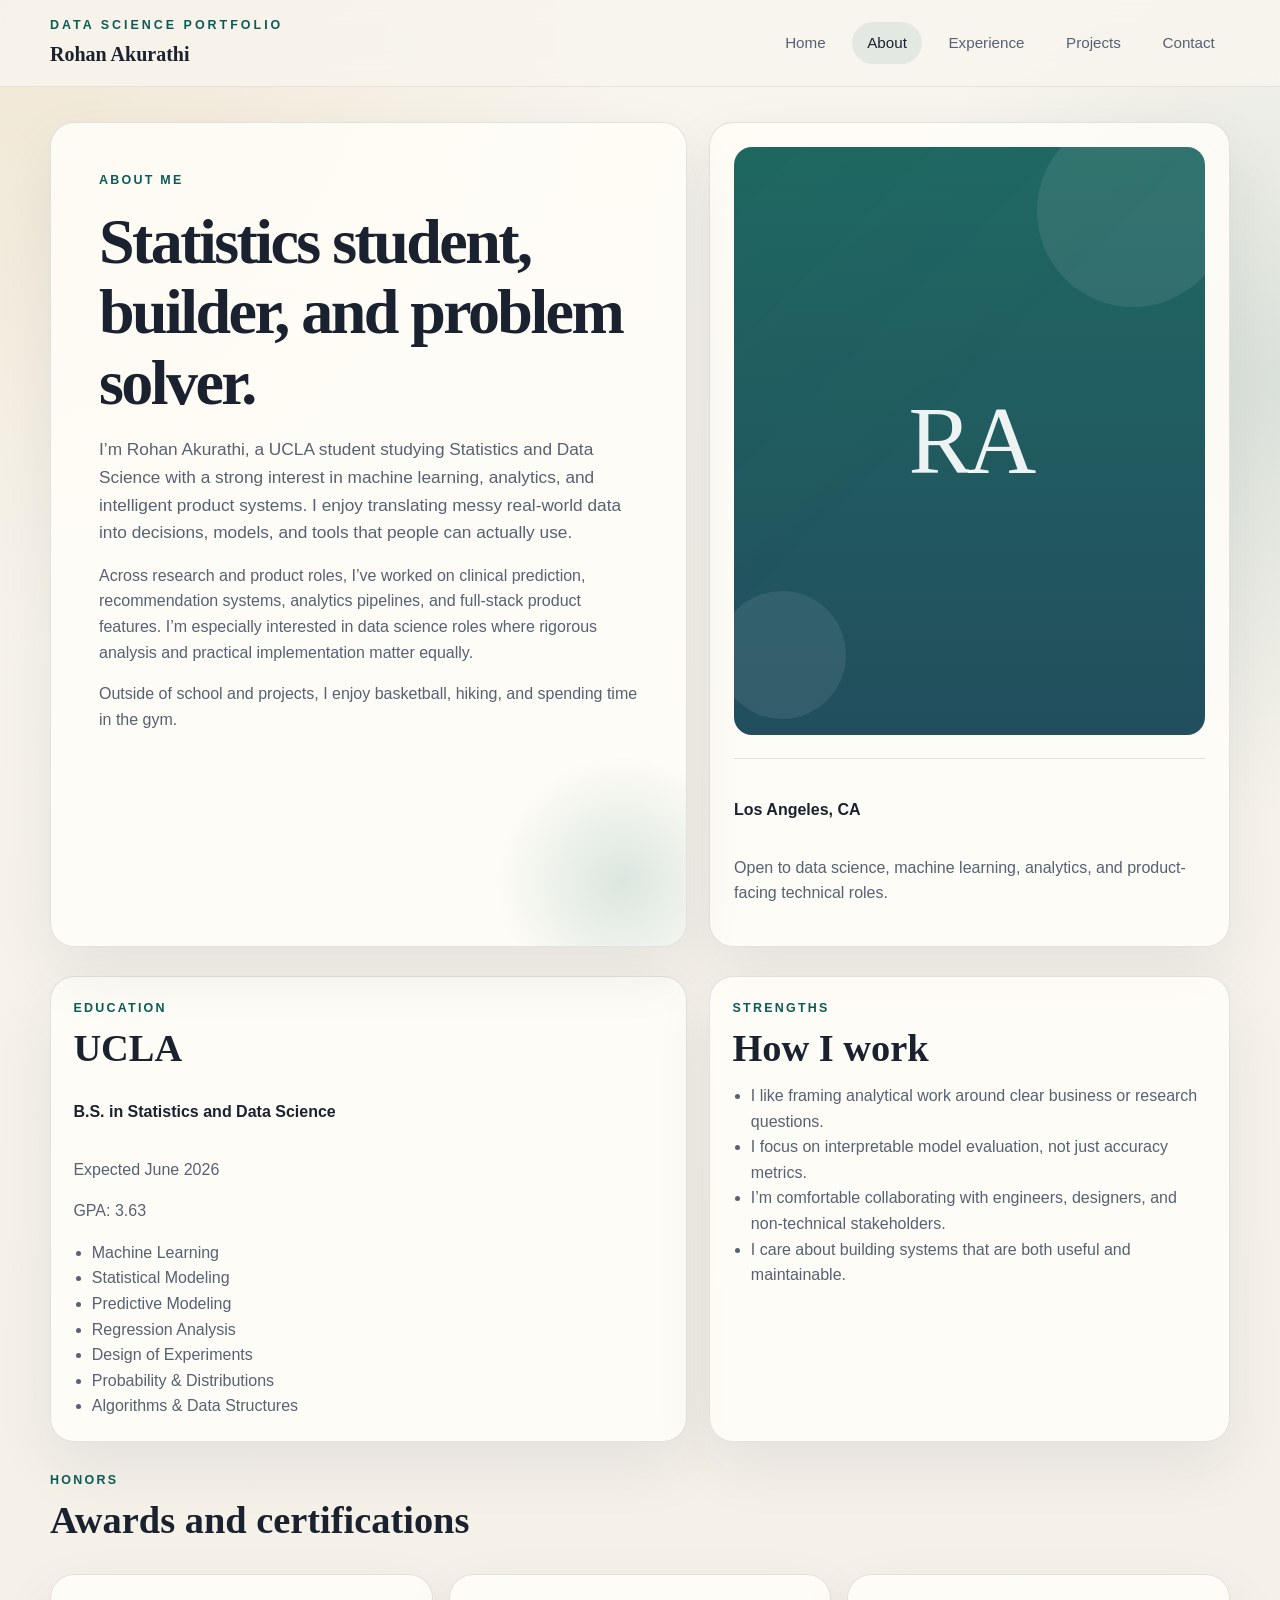
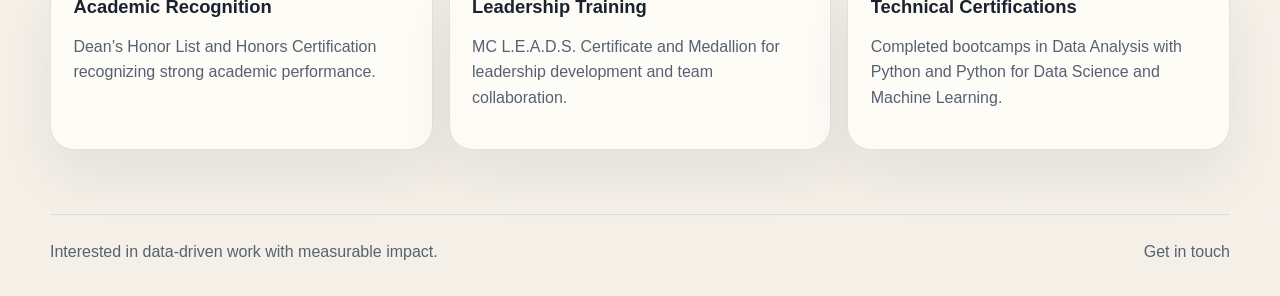
==== about.html @ 8f42e136 "Create multi-page data science portfolio website" ====
<!DOCTYPE html>
<html lang="en">
  <head>
    <meta charset="UTF-8" />
    <meta name="viewport" content="width=device-width, initial-scale=1.0" />
    <title>About | Rohan Akurathi</title>
    <link rel="stylesheet" href="styles.css" />
  </head>
  <body>
    <div class="site-shell">
      <header class="site-header">
        <div class="nav-wrap">
          <a class="brand" href="index.html">
            <span class="brand-mark">Data Science Portfolio</span>
            <span class="brand-name">Rohan Akurathi</span>
          </a>
          <nav class="nav-links" aria-label="Primary">
            <a href="index.html">Home</a>
            <a class="active" href="about.html">About</a>
            <a href="experience.html">Experience</a>
            <a href="projects.html">Projects</a>
            <a href="contact.html">Contact</a>
          </nav>
        </div>
      </header>

      <main class="content-wrap">
        <section class="split">
          <div class="panel hero-copy">
            <div class="section-kicker">About Me</div>
            <h1>Statistics student, builder, and problem solver.</h1>
            <p class="lead">
              I’m Rohan Akurathi, a UCLA student studying Statistics and Data Science with a strong interest in machine learning,
              analytics, and intelligent product systems. I enjoy translating messy real-world data into decisions, models, and tools
              that people can actually use.
            </p>
            <p>
              Across research and product roles, I’ve worked on clinical prediction, recommendation systems, analytics pipelines, and
              full-stack product features. I’m especially interested in data science roles where rigorous analysis and practical
              implementation matter equally.
            </p>
            <p>
              Outside of school and projects, I enjoy basketball, hiking, and spending time in the gym.
            </p>
          </div>

          <div class="portrait-card">
            <div class="portrait" aria-hidden="true">
              <div class="portrait-initials">RA</div>
            </div>
            <div class="divider"></div>
            <p class="highlight-line">Los Angeles, CA</p>
            <p>Open to data science, machine learning, analytics, and product-facing technical roles.</p>
          </div>
        </section>

        <section class="section split">
          <div class="card">
            <div class="section-kicker">Education</div>
            <h2>UCLA</h2>
            <p class="highlight-line">B.S. in Statistics and Data Science</p>
            <p>Expected June 2026</p>
            <p>GPA: 3.63</p>
            <ul>
              <li>Machine Learning</li>
              <li>Statistical Modeling</li>
              <li>Predictive Modeling</li>
              <li>Regression Analysis</li>
              <li>Design of Experiments</li>
              <li>Probability &amp; Distributions</li>
              <li>Algorithms &amp; Data Structures</li>
            </ul>
          </div>

          <div class="card">
            <div class="section-kicker">Strengths</div>
            <h2>How I work</h2>
            <ul>
              <li>I like framing analytical work around clear business or research questions.</li>
              <li>I focus on interpretable model evaluation, not just accuracy metrics.</li>
              <li>I’m comfortable collaborating with engineers, designers, and non-technical stakeholders.</li>
              <li>I care about building systems that are both useful and maintainable.</li>
            </ul>
          </div>
        </section>

        <section class="section">
          <div class="section-header">
            <div>
              <div class="section-kicker">Honors</div>
              <h2>Awards and certifications</h2>
            </div>
          </div>
          <div class="card-grid">
            <article class="card">
              <h3>Academic Recognition</h3>
              <p>Dean’s Honor List and Honors Certification recognizing strong academic performance.</p>
            </article>
            <article class="card">
              <h3>Leadership Training</h3>
              <p>MC L.E.A.D.S. Certificate and Medallion for leadership development and team collaboration.</p>
            </article>
            <article class="card">
              <h3>Technical Certifications</h3>
              <p>Completed bootcamps in Data Analysis with Python and Python for Data Science and Machine Learning.</p>
            </article>
          </div>
        </section>
      </main>

      <footer class="footer-wrap">
        <div class="footer-card">
          <span>Interested in data-driven work with measurable impact.</span>
          <a href="contact.html">Get in touch</a>
        </div>
      </footer>
    </div>
  </body>
</html>
---- styles.css ----
:root {
  --bg: #f4f0e8;
  --paper: #fffdf8;
  --paper-strong: #f7f2e8;
  --ink: #1a2230;
  --muted: #566173;
  --line: rgba(26, 34, 48, 0.12);
  --accent: #0c5c56;
  --accent-soft: #d8ece8;
  --accent-deep: #0f3f4f;
  --gold: #d0a85c;
  --shadow: 0 24px 60px rgba(26, 34, 48, 0.08);
  --radius: 24px;
  --radius-sm: 16px;
  --max: 1180px;
}

* {
  box-sizing: border-box;
}

html {
  scroll-behavior: smooth;
}

body {
  margin: 0;
  font-family: "Avenir Next", Avenir, "Segoe UI", sans-serif;
  color: var(--ink);
  background:
    radial-gradient(circle at top left, rgba(208, 168, 92, 0.18), transparent 28%),
    radial-gradient(circle at right 20%, rgba(12, 92, 86, 0.12), transparent 22%),
    linear-gradient(180deg, #f8f5ee 0%, var(--bg) 100%);
  line-height: 1.6;
}

a {
  color: inherit;
  text-decoration: none;
}

img {
  max-width: 100%;
  display: block;
}

.site-shell {
  min-height: 100vh;
}

.site-header {
  position: sticky;
  top: 0;
  z-index: 20;
  backdrop-filter: blur(14px);
  background: rgba(248, 245, 238, 0.82);
  border-bottom: 1px solid rgba(26, 34, 48, 0.08);
}

.nav-wrap,
.content-wrap,
.footer-wrap {
  width: min(calc(100% - 2rem), var(--max));
  margin: 0 auto;
}

.nav-wrap {
  display: flex;
  align-items: center;
  justify-content: space-between;
  gap: 1.5rem;
  padding: 1rem 0;
}

.brand {
  display: flex;
  flex-direction: column;
  gap: 0.1rem;
}

.brand-mark {
  font-size: 0.78rem;
  letter-spacing: 0.24em;
  text-transform: uppercase;
  color: var(--accent);
  font-weight: 700;
}

.brand-name {
  font-family: Georgia, "Times New Roman", serif;
  font-size: 1.25rem;
  font-weight: 700;
}

.nav-links {
  display: flex;
  flex-wrap: wrap;
  justify-content: flex-end;
  gap: 0.7rem;
}

.nav-links a {
  padding: 0.55rem 0.95rem;
  border-radius: 999px;
  font-size: 0.95rem;
  color: var(--muted);
  transition: 160ms ease;
}

.nav-links a:hover,
.nav-links a.active {
  color: var(--ink);
  background: rgba(12, 92, 86, 0.08);
}

.content-wrap {
  padding: 2.2rem 0 4rem;
}

.hero {
  display: grid;
  grid-template-columns: 1.5fr 1fr;
  gap: 1.5rem;
  align-items: stretch;
}

.panel,
.card,
.timeline-item,
.contact-panel,
.resume-frame,
.project-card,
.skill-cloud,
.portrait-card {
  background: rgba(255, 253, 248, 0.88);
  border: 1px solid var(--line);
  border-radius: var(--radius);
  box-shadow: var(--shadow);
}

.hero-copy {
  padding: 3rem;
  position: relative;
  overflow: hidden;
}

.hero-copy::after {
  content: "";
  position: absolute;
  inset: auto -4rem -4rem auto;
  width: 16rem;
  height: 16rem;
  border-radius: 50%;
  background: radial-gradient(circle, rgba(12, 92, 86, 0.14), transparent 70%);
}

.eyebrow {
  display: inline-flex;
  align-items: center;
  gap: 0.5rem;
  padding: 0.35rem 0.75rem;
  border-radius: 999px;
  font-size: 0.75rem;
  font-weight: 700;
  letter-spacing: 0.16em;
  text-transform: uppercase;
  background: var(--accent-soft);
  color: var(--accent-deep);
}

h1,
h2,
h3 {
  line-height: 1.1;
  margin: 0;
}

h1 {
  margin-top: 1rem;
  font-family: Georgia, "Times New Roman", serif;
  font-size: clamp(2.8rem, 5vw, 4.8rem);
  letter-spacing: -0.04em;
}

h2 {
  font-family: Georgia, "Times New Roman", serif;
  font-size: clamp(1.8rem, 3vw, 2.6rem);
  margin-bottom: 0.85rem;
}

h3 {
  font-size: 1.15rem;
}

.lead {
  font-size: 1.08rem;
  color: var(--muted);
  max-width: 62ch;
  margin: 1.15rem 0 0;
}

.cta-row,
.inline-links {
  display: flex;
  flex-wrap: wrap;
  gap: 0.85rem;
  margin-top: 1.6rem;
}

.button,
.text-link {
  display: inline-flex;
  align-items: center;
  justify-content: center;
  gap: 0.45rem;
  border-radius: 999px;
  padding: 0.85rem 1.2rem;
  font-weight: 600;
  transition: 160ms ease;
}

.button.primary {
  color: white;
  background: linear-gradient(135deg, var(--accent) 0%, var(--accent-deep) 100%);
}

.button.secondary {
  border: 1px solid var(--line);
  background: rgba(255, 255, 255, 0.7);
}

.button:hover,
.text-link:hover {
  transform: translateY(-1px);
}

.hero-side {
  display: grid;
  gap: 1.2rem;
}

.portrait-card {
  padding: 1.5rem;
}

.portrait {
  aspect-ratio: 4 / 5;
  border-radius: calc(var(--radius) - 6px);
  background:
    linear-gradient(180deg, rgba(12, 92, 86, 0.92), rgba(15, 63, 79, 0.92)),
    linear-gradient(135deg, rgba(208, 168, 92, 0.2), transparent 50%);
  position: relative;
  overflow: hidden;
  display: grid;
  place-items: center;
}

.portrait::before,
.portrait::after {
  content: "";
  position: absolute;
  border-radius: 50%;
  background: rgba(255, 255, 255, 0.08);
}

.portrait::before {
  width: 12rem;
  height: 12rem;
  top: -2rem;
  right: -1.5rem;
}

.portrait::after {
  width: 8rem;
  height: 8rem;
  bottom: 1rem;
  left: -1rem;
}

.portrait-initials {
  position: relative;
  z-index: 1;
  font-family: Georgia, "Times New Roman", serif;
  font-size: clamp(4rem, 10vw, 6rem);
  color: rgba(255, 255, 255, 0.92);
  letter-spacing: -0.06em;
}

.portrait-note {
  margin: 1rem 0 0;
  color: var(--muted);
  font-size: 0.94rem;
}

.mini-grid,
.stats-grid,
.card-grid,
.project-grid,
.contact-grid {
  display: grid;
  gap: 1rem;
}

.mini-grid {
  grid-template-columns: repeat(2, minmax(0, 1fr));
}

.card,
.timeline-item,
.project-card,
.contact-panel,
.skill-cloud {
  padding: 1.4rem;
}

.stat-value {
  font-family: Georgia, "Times New Roman", serif;
  font-size: 1.95rem;
  color: var(--accent-deep);
}

.muted,
.meta,
li,
p {
  color: var(--muted);
}

.section {
  margin-top: 1.8rem;
}

.section-header {
  display: flex;
  align-items: end;
  justify-content: space-between;
  gap: 1rem;
  margin-bottom: 1.2rem;
}

.section-kicker {
  font-size: 0.78rem;
  text-transform: uppercase;
  letter-spacing: 0.18em;
  color: var(--accent);
  font-weight: 700;
  margin-bottom: 0.5rem;
}

.card-grid,
.project-grid,
.contact-grid {
  grid-template-columns: repeat(3, minmax(0, 1fr));
}

.list-reset {
  list-style: none;
  margin: 0;
  padding: 0;
}

.tag-row {
  display: flex;
  flex-wrap: wrap;
  gap: 0.6rem;
  margin-top: 1rem;
}

.tag {
  padding: 0.45rem 0.75rem;
  border-radius: 999px;
  background: rgba(12, 92, 86, 0.08);
  color: var(--accent-deep);
  font-size: 0.84rem;
  font-weight: 600;
}

.timeline {
  display: grid;
  gap: 1rem;
}

.timeline-item {
  display: grid;
  gap: 0.65rem;
}

.timeline-head {
  display: flex;
  justify-content: space-between;
  align-items: start;
  gap: 1rem;
}

.timeline-role {
  font-size: 1.08rem;
  font-weight: 700;
  color: var(--ink);
}

.timeline-org {
  font-size: 0.95rem;
  color: var(--accent);
  font-weight: 700;
}

.timeline-date {
  font-size: 0.92rem;
  white-space: nowrap;
  color: var(--muted);
}

ul {
  margin: 0.2rem 0 0;
  padding-left: 1.15rem;
}

.split {
  display: grid;
  grid-template-columns: 1.1fr 0.9fr;
  gap: 1.4rem;
}

.resume-frame {
  overflow: hidden;
}

.resume-frame iframe {
  width: 100%;
  height: 72vh;
  border: 0;
}

.footer-wrap {
  padding: 0 0 2rem;
}

.footer-card {
  border-top: 1px solid rgba(26, 34, 48, 0.1);
  padding-top: 1.5rem;
  color: var(--muted);
  display: flex;
  justify-content: space-between;
  gap: 1rem;
  flex-wrap: wrap;
}

.highlight-line {
  display: inline-flex;
  gap: 0.55rem;
  align-items: center;
  color: var(--ink);
  font-weight: 600;
}

.divider {
  height: 1px;
  background: var(--line);
  margin: 1.4rem 0;
}

@media (max-width: 980px) {
  .hero,
  .split,
  .card-grid,
  .project-grid,
  .contact-grid {
    grid-template-columns: 1fr;
  }

  .mini-grid {
    grid-template-columns: 1fr 1fr;
  }

  .timeline-head,
  .section-header,
  .footer-card {
    flex-direction: column;
    align-items: start;
  }
}

@media (max-width: 720px) {
  .nav-wrap {
    flex-direction: column;
    align-items: start;
  }

  .nav-links {
    justify-content: start;
  }

  .hero-copy,
  .portrait-card,
  .card,
  .timeline-item,
  .project-card,
  .contact-panel,
  .skill-cloud {
    padding: 1.2rem;
  }

  .content-wrap {
    padding-top: 1.5rem;
  }

  .mini-grid {
    grid-template-columns: 1fr;
  }
}
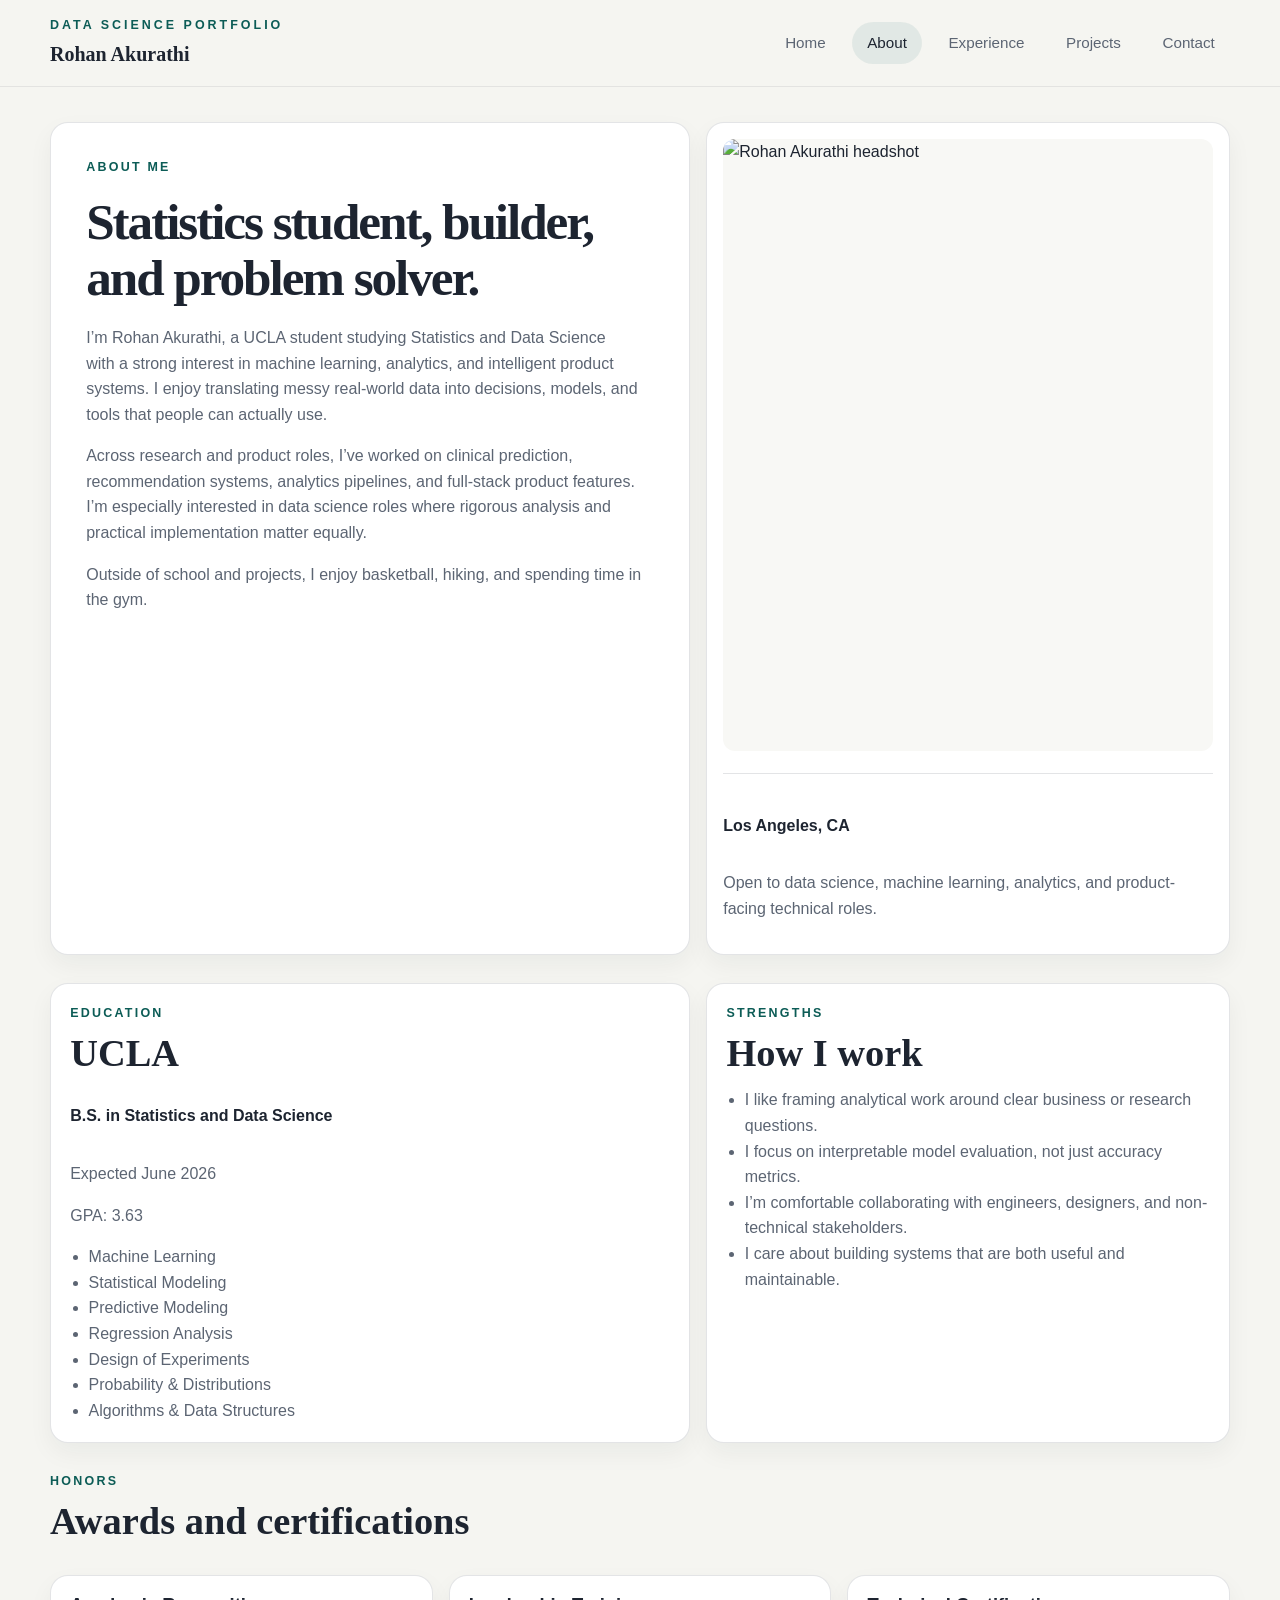
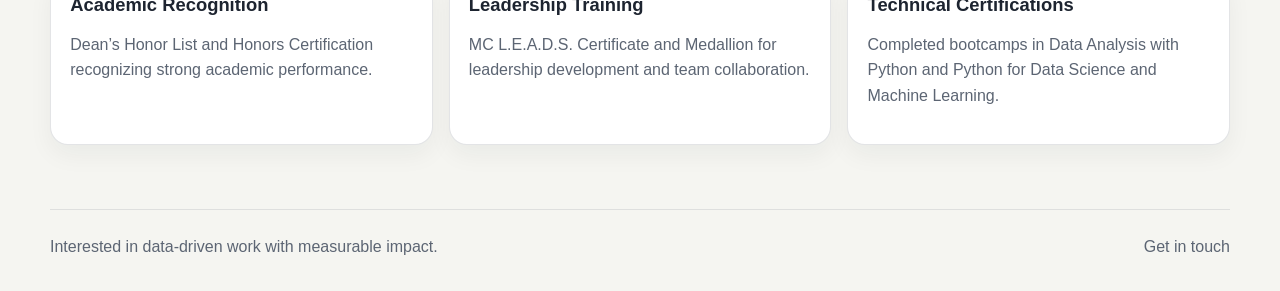
==== commit 09d05488: "Simplify portfolio layout and add headshot" ====
--- a/about.html
+++ b/about.html
@@ -45,8 +45,8 @@
           </div>
 
           <div class="portrait-card">
-            <div class="portrait" aria-hidden="true">
-              <div class="portrait-initials">RA</div>
+            <div class="portrait" aria-label="Portrait of Rohan Akurathi">
+              <img src="assets/headshot.jpg" alt="Rohan Akurathi headshot" />
             </div>
             <div class="divider"></div>
             <p class="highlight-line">Los Angeles, CA</p>
--- a/styles.css
+++ b/styles.css
@@ -1,17 +1,17 @@
 :root {
-  --bg: #f4f0e8;
-  --paper: #fffdf8;
-  --paper-strong: #f7f2e8;
-  --ink: #1a2230;
-  --muted: #566173;
+  --bg: #f5f5f1;
+  --paper: #ffffff;
+  --paper-strong: #f8f8f5;
+  --ink: #1d2430;
+  --muted: #5c6573;
   --line: rgba(26, 34, 48, 0.12);
   --accent: #0c5c56;
   --accent-soft: #d8ece8;
   --accent-deep: #0f3f4f;
   --gold: #d0a85c;
-  --shadow: 0 24px 60px rgba(26, 34, 48, 0.08);
-  --radius: 24px;
-  --radius-sm: 16px;
+  --shadow: 0 10px 24px rgba(26, 34, 48, 0.05);
+  --radius: 18px;
+  --radius-sm: 14px;
   --max: 1180px;
 }
 
@@ -27,10 +27,7 @@
   margin: 0;
   font-family: "Avenir Next", Avenir, "Segoe UI", sans-serif;
   color: var(--ink);
-  background:
-    radial-gradient(circle at top left, rgba(208, 168, 92, 0.18), transparent 28%),
-    radial-gradient(circle at right 20%, rgba(12, 92, 86, 0.12), transparent 22%),
-    linear-gradient(180deg, #f8f5ee 0%, var(--bg) 100%);
+  background: var(--bg);
   line-height: 1.6;
 }
 
@@ -52,8 +49,8 @@
   position: sticky;
   top: 0;
   z-index: 20;
-  backdrop-filter: blur(14px);
-  background: rgba(248, 245, 238, 0.82);
+  backdrop-filter: blur(10px);
+  background: rgba(245, 245, 241, 0.92);
   border-bottom: 1px solid rgba(26, 34, 48, 0.08);
 }
 
@@ -119,8 +116,8 @@
 
 .hero {
   display: grid;
-  grid-template-columns: 1.5fr 1fr;
-  gap: 1.5rem;
+  grid-template-columns: 1.35fr 0.65fr;
+  gap: 1.25rem;
   align-items: stretch;
 }
 
@@ -132,26 +129,14 @@
 .project-card,
 .skill-cloud,
 .portrait-card {
-  background: rgba(255, 253, 248, 0.88);
+  background: var(--paper);
   border: 1px solid var(--line);
   border-radius: var(--radius);
   box-shadow: var(--shadow);
 }
 
 .hero-copy {
-  padding: 3rem;
-  position: relative;
-  overflow: hidden;
-}
-
-.hero-copy::after {
-  content: "";
-  position: absolute;
-  inset: auto -4rem -4rem auto;
-  width: 16rem;
-  height: 16rem;
-  border-radius: 50%;
-  background: radial-gradient(circle, rgba(12, 92, 86, 0.14), transparent 70%);
+  padding: 2.2rem;
 }
 
 .eyebrow {
@@ -164,7 +149,7 @@
   font-weight: 700;
   letter-spacing: 0.16em;
   text-transform: uppercase;
-  background: var(--accent-soft);
+  background: #edf5f2;
   color: var(--accent-deep);
 }
 
@@ -178,7 +163,7 @@
 h1 {
   margin-top: 1rem;
   font-family: Georgia, "Times New Roman", serif;
-  font-size: clamp(2.8rem, 5vw, 4.8rem);
+  font-size: clamp(2.5rem, 4vw, 4rem);
   letter-spacing: -0.04em;
 }
 
@@ -193,7 +178,7 @@
 }
 
 .lead {
-  font-size: 1.08rem;
+  font-size: 1rem;
   color: var(--muted);
   max-width: 62ch;
   margin: 1.15rem 0 0;
@@ -221,12 +206,12 @@
 
 .button.primary {
   color: white;
-  background: linear-gradient(135deg, var(--accent) 0%, var(--accent-deep) 100%);
+  background: var(--accent);
 }
 
 .button.secondary {
   border: 1px solid var(--line);
-  background: rgba(255, 255, 255, 0.7);
+  background: var(--paper);
 }
 
 .button:hover,
@@ -236,58 +221,28 @@
 
 .hero-side {
   display: grid;
-  gap: 1.2rem;
+  gap: 1rem;
 }
 
 .portrait-card {
-  padding: 1.5rem;
+  padding: 1rem;
 }
 
 .portrait {
   aspect-ratio: 4 / 5;
   border-radius: calc(var(--radius) - 6px);
-  background:
-    linear-gradient(180deg, rgba(12, 92, 86, 0.92), rgba(15, 63, 79, 0.92)),
-    linear-gradient(135deg, rgba(208, 168, 92, 0.2), transparent 50%);
-  position: relative;
+  background: var(--paper-strong);
   overflow: hidden;
-  display: grid;
-  place-items: center;
-}
-
-.portrait::before,
-.portrait::after {
-  content: "";
-  position: absolute;
-  border-radius: 50%;
-  background: rgba(255, 255, 255, 0.08);
-}
-
-.portrait::before {
-  width: 12rem;
-  height: 12rem;
-  top: -2rem;
-  right: -1.5rem;
-}
-
-.portrait::after {
-  width: 8rem;
-  height: 8rem;
-  bottom: 1rem;
-  left: -1rem;
-}
-
-.portrait-initials {
-  position: relative;
-  z-index: 1;
-  font-family: Georgia, "Times New Roman", serif;
-  font-size: clamp(4rem, 10vw, 6rem);
-  color: rgba(255, 255, 255, 0.92);
-  letter-spacing: -0.06em;
+}
+
+.portrait img {
+  width: 100%;
+  height: 100%;
+  object-fit: cover;
 }
 
 .portrait-note {
-  margin: 1rem 0 0;
+  margin: 0.85rem 0 0;
   color: var(--muted);
   font-size: 0.94rem;
 }
@@ -310,7 +265,7 @@
 .project-card,
 .contact-panel,
 .skill-cloud {
-  padding: 1.4rem;
+  padding: 1.2rem;
 }
 
 .stat-value {
@@ -351,6 +306,7 @@
 .project-grid,
 .contact-grid {
   grid-template-columns: repeat(3, minmax(0, 1fr));
+  gap: 1rem;
 }
 
 .list-reset {
@@ -418,7 +374,7 @@
 .split {
   display: grid;
   grid-template-columns: 1.1fr 0.9fr;
-  gap: 1.4rem;
+  gap: 1rem;
 }
 
 .resume-frame {
@@ -497,7 +453,7 @@
   .project-card,
   .contact-panel,
   .skill-cloud {
-    padding: 1.2rem;
+    padding: 1rem;
   }
 
   .content-wrap {
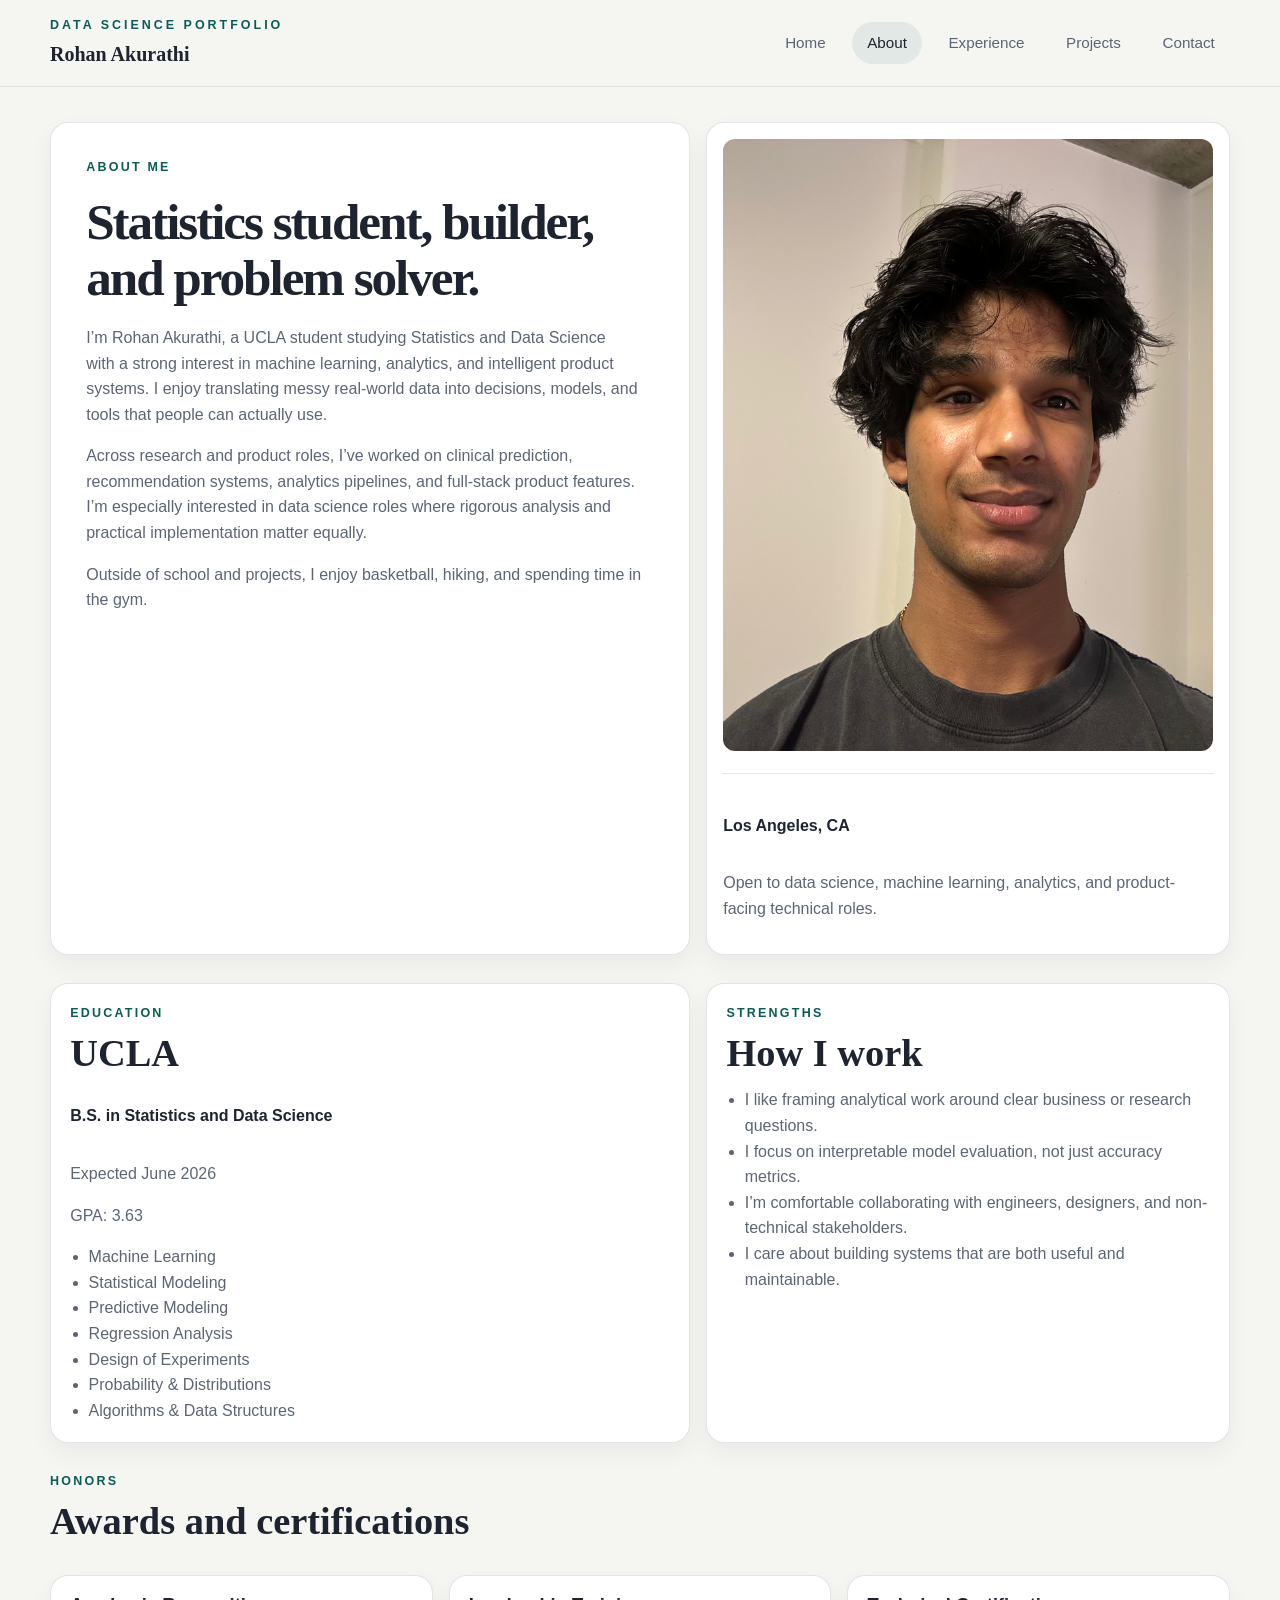
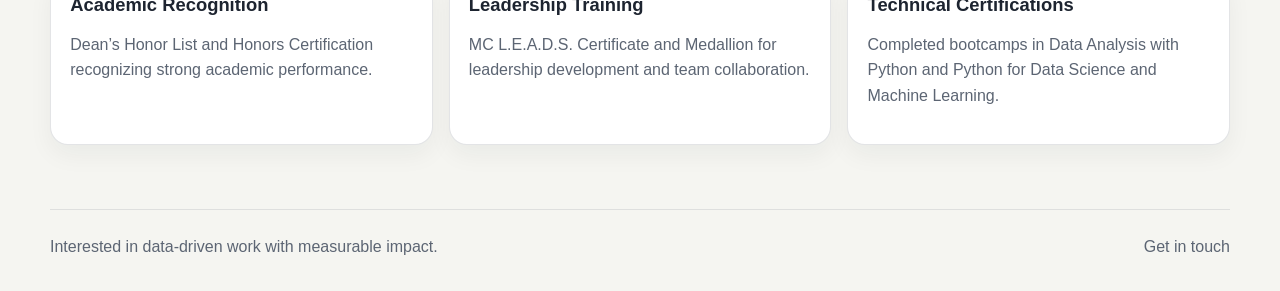
==== commit 2122e3d4: "Replace broken headshot JPG with PNG asset" ====
--- a/about.html
+++ b/about.html
@@ -46,7 +46,7 @@
 
           <div class="portrait-card">
             <div class="portrait" aria-label="Portrait of Rohan Akurathi">
-              <img src="assets/headshot.jpg" alt="Rohan Akurathi headshot" />
+              <img src="assets/headshot.png" alt="Rohan Akurathi headshot" />
             </div>
             <div class="divider"></div>
             <p class="highlight-line">Los Angeles, CA</p>
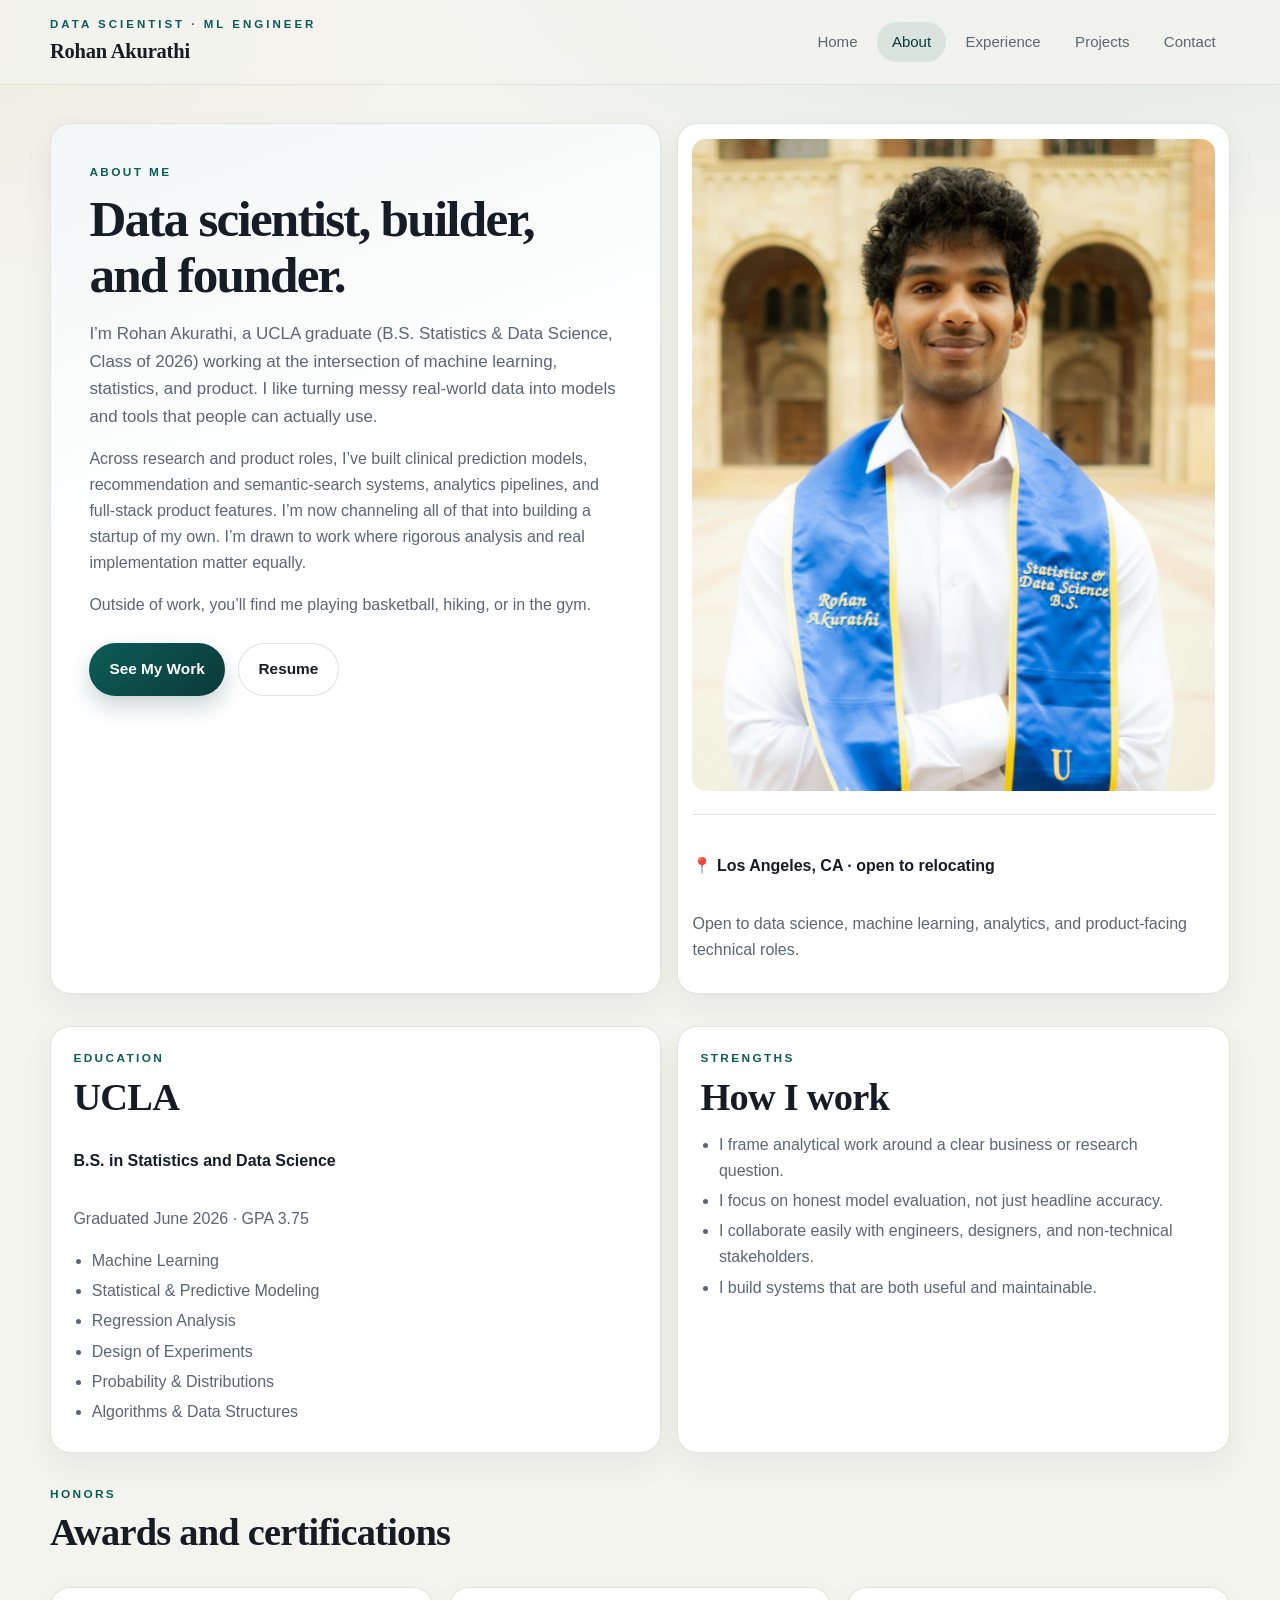
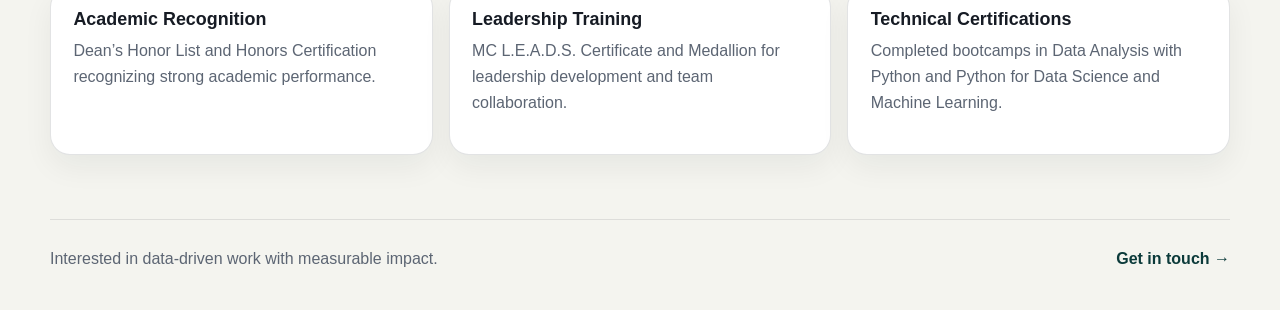
==== commit 20baedbc: "Refresh portfolio: grad headshot, Yelp project, recruiter redesign - Update headshot to UCLA Class o" ====
--- a/about.html
+++ b/about.html
@@ -4,6 +4,10 @@
     <meta charset="UTF-8" />
     <meta name="viewport" content="width=device-width, initial-scale=1.0" />
     <title>About | Rohan Akurathi</title>
+    <meta
+      name="description"
+      content="About Rohan Akurathi — UCLA B.S. Statistics &amp; Data Science (2026), data scientist, ML engineer, and founder building a stealth startup."
+    />
     <link rel="stylesheet" href="styles.css" />
   </head>
   <body>
@@ -11,7 +15,7 @@
       <header class="site-header">
         <div class="nav-wrap">
           <a class="brand" href="index.html">
-            <span class="brand-mark">Data Science Portfolio</span>
+            <span class="brand-mark">Data Scientist · ML Engineer</span>
             <span class="brand-name">Rohan Akurathi</span>
           </a>
           <nav class="nav-links" aria-label="Primary">
@@ -28,28 +32,32 @@
         <section class="split">
           <div class="panel hero-copy">
             <div class="section-kicker">About Me</div>
-            <h1>Statistics student, builder, and problem solver.</h1>
+            <h1>Data scientist, builder, and founder.</h1>
             <p class="lead">
-              I’m Rohan Akurathi, a UCLA student studying Statistics and Data Science with a strong interest in machine learning,
-              analytics, and intelligent product systems. I enjoy translating messy real-world data into decisions, models, and tools
-              that people can actually use.
+              I’m Rohan Akurathi, a UCLA graduate (B.S. Statistics &amp; Data Science, Class of 2026) working at the intersection
+              of machine learning, statistics, and product. I like turning messy real-world data into models and tools that people
+              can actually use.
             </p>
             <p>
-              Across research and product roles, I’ve worked on clinical prediction, recommendation systems, analytics pipelines, and
-              full-stack product features. I’m especially interested in data science roles where rigorous analysis and practical
-              implementation matter equally.
+              Across research and product roles, I’ve built clinical prediction models, recommendation and semantic-search systems,
+              analytics pipelines, and full-stack product features. I’m now channeling all of that into building a startup of my
+              own. I’m drawn to work where rigorous analysis and real implementation matter equally.
             </p>
             <p>
-              Outside of school and projects, I enjoy basketball, hiking, and spending time in the gym.
+              Outside of work, you’ll find me playing basketball, hiking, or in the gym.
             </p>
+            <div class="cta-row">
+              <a class="button primary" href="projects.html">See My Work</a>
+              <a class="button secondary" href="assets/Rohan_Akurathi_Resume.pdf" target="_blank" rel="noreferrer">Resume</a>
+            </div>
           </div>
 
           <div class="portrait-card">
             <div class="portrait" aria-label="Portrait of Rohan Akurathi">
-              <img src="assets/headshot.png" alt="Rohan Akurathi headshot" />
+              <img src="assets/headshot.jpg" alt="Rohan Akurathi, UCLA Class of 2026" />
             </div>
             <div class="divider"></div>
-            <p class="highlight-line">Los Angeles, CA</p>
+            <p class="highlight-line">📍 Los Angeles, CA · open to relocating</p>
             <p>Open to data science, machine learning, analytics, and product-facing technical roles.</p>
           </div>
         </section>
@@ -59,12 +67,10 @@
             <div class="section-kicker">Education</div>
             <h2>UCLA</h2>
             <p class="highlight-line">B.S. in Statistics and Data Science</p>
-            <p>Expected June 2026</p>
-            <p>GPA: 3.63</p>
+            <p>Graduated June 2026 · GPA 3.75</p>
             <ul>
               <li>Machine Learning</li>
-              <li>Statistical Modeling</li>
-              <li>Predictive Modeling</li>
+              <li>Statistical &amp; Predictive Modeling</li>
               <li>Regression Analysis</li>
               <li>Design of Experiments</li>
               <li>Probability &amp; Distributions</li>
@@ -76,10 +82,10 @@
             <div class="section-kicker">Strengths</div>
             <h2>How I work</h2>
             <ul>
-              <li>I like framing analytical work around clear business or research questions.</li>
-              <li>I focus on interpretable model evaluation, not just accuracy metrics.</li>
-              <li>I’m comfortable collaborating with engineers, designers, and non-technical stakeholders.</li>
-              <li>I care about building systems that are both useful and maintainable.</li>
+              <li>I frame analytical work around a clear business or research question.</li>
+              <li>I focus on honest model evaluation, not just headline accuracy.</li>
+              <li>I collaborate easily with engineers, designers, and non-technical stakeholders.</li>
+              <li>I build systems that are both useful and maintainable.</li>
             </ul>
           </div>
         </section>
@@ -111,7 +117,7 @@
       <footer class="footer-wrap">
         <div class="footer-card">
           <span>Interested in data-driven work with measurable impact.</span>
-          <a href="contact.html">Get in touch</a>
+          <a href="contact.html">Get in touch →</a>
         </div>
       </footer>
     </div>
--- a/styles.css
+++ b/styles.css
@@ -1,16 +1,18 @@
 :root {
-  --bg: #f5f5f1;
+  --bg: #f4f4ef;
   --paper: #ffffff;
-  --paper-strong: #f8f8f5;
-  --ink: #1d2430;
+  --paper-strong: #f7f7f3;
+  --ink: #161b24;
   --muted: #5c6573;
-  --line: rgba(26, 34, 48, 0.12);
+  --line: rgba(22, 27, 36, 0.12);
   --accent: #0c5c56;
   --accent-soft: #d8ece8;
-  --accent-deep: #0f3f4f;
-  --gold: #d0a85c;
-  --shadow: 0 10px 24px rgba(26, 34, 48, 0.05);
-  --radius: 18px;
+  --accent-deep: #0b3a3a;
+  --gold: #c79a4b;
+  --gold-soft: #f3e9d4;
+  --shadow: 0 12px 30px rgba(22, 27, 36, 0.06);
+  --shadow-lg: 0 24px 60px rgba(11, 58, 58, 0.14);
+  --radius: 20px;
   --radius-sm: 14px;
   --max: 1180px;
 }
@@ -27,8 +29,12 @@
   margin: 0;
   font-family: "Avenir Next", Avenir, "Segoe UI", sans-serif;
   color: var(--ink);
-  background: var(--bg);
-  line-height: 1.6;
+  background:
+    radial-gradient(1100px 520px at 82% -8%, rgba(12, 92, 86, 0.10), transparent 60%),
+    radial-gradient(900px 460px at -6% 4%, rgba(199, 154, 75, 0.10), transparent 55%),
+    var(--bg);
+  background-attachment: fixed;
+  line-height: 1.62;
 }
 
 a {
@@ -45,13 +51,14 @@
   min-height: 100vh;
 }
 
+/* ---------- Header ---------- */
 .site-header {
   position: sticky;
   top: 0;
   z-index: 20;
-  backdrop-filter: blur(10px);
-  background: rgba(245, 245, 241, 0.92);
-  border-bottom: 1px solid rgba(26, 34, 48, 0.08);
+  backdrop-filter: blur(12px);
+  background: rgba(244, 244, 239, 0.85);
+  border-bottom: 1px solid rgba(22, 27, 36, 0.08);
 }
 
 .nav-wrap,
@@ -66,7 +73,7 @@
   align-items: center;
   justify-content: space-between;
   gap: 1.5rem;
-  padding: 1rem 0;
+  padding: 0.95rem 0;
 }
 
 .brand {
@@ -76,8 +83,8 @@
 }
 
 .brand-mark {
-  font-size: 0.78rem;
-  letter-spacing: 0.24em;
+  font-size: 0.72rem;
+  letter-spacing: 0.26em;
   text-transform: uppercase;
   color: var(--accent);
   font-weight: 700;
@@ -85,42 +92,38 @@
 
 .brand-name {
   font-family: Georgia, "Times New Roman", serif;
-  font-size: 1.25rem;
+  font-size: 1.28rem;
   font-weight: 700;
+  letter-spacing: -0.01em;
 }
 
 .nav-links {
   display: flex;
   flex-wrap: wrap;
   justify-content: flex-end;
-  gap: 0.7rem;
+  gap: 0.35rem;
 }
 
 .nav-links a {
-  padding: 0.55rem 0.95rem;
+  padding: 0.5rem 0.9rem;
   border-radius: 999px;
-  font-size: 0.95rem;
+  font-size: 0.94rem;
+  font-weight: 500;
   color: var(--muted);
   transition: 160ms ease;
 }
 
 .nav-links a:hover,
 .nav-links a.active {
-  color: var(--ink);
-  background: rgba(12, 92, 86, 0.08);
+  color: var(--accent-deep);
+  background: rgba(12, 92, 86, 0.10);
 }
 
 .content-wrap {
-  padding: 2.2rem 0 4rem;
-}
-
-.hero {
-  display: grid;
-  grid-template-columns: 1.35fr 0.65fr;
-  gap: 1.25rem;
-  align-items: stretch;
-}
-
+  padding: 2.4rem 0 4rem;
+}
+
+/* ---------- Surfaces ---------- */
 .panel,
 .card,
 .timeline-item,
@@ -128,59 +131,111 @@
 .resume-frame,
 .project-card,
 .skill-cloud,
-.portrait-card {
+.portrait-card,
+.metric {
   background: var(--paper);
   border: 1px solid var(--line);
   border-radius: var(--radius);
   box-shadow: var(--shadow);
 }
 
+/* ---------- Hero ---------- */
+.hero {
+  display: grid;
+  grid-template-columns: 1.32fr 0.68fr;
+  gap: 1.25rem;
+  align-items: stretch;
+}
+
 .hero-copy {
-  padding: 2.2rem;
+  padding: 2.4rem;
+  position: relative;
+  overflow: hidden;
+}
+
+.hero-copy::before {
+  content: "";
+  position: absolute;
+  inset: 0;
+  background: linear-gradient(160deg, rgba(12, 92, 86, 0.05), transparent 42%);
+  pointer-events: none;
 }
 
 .eyebrow {
   display: inline-flex;
   align-items: center;
   gap: 0.5rem;
-  padding: 0.35rem 0.75rem;
+  padding: 0.4rem 0.8rem;
   border-radius: 999px;
-  font-size: 0.75rem;
+  font-size: 0.72rem;
   font-weight: 700;
   letter-spacing: 0.16em;
   text-transform: uppercase;
-  background: #edf5f2;
-  color: var(--accent-deep);
-}
-
-h1,
-h2,
-h3 {
-  line-height: 1.1;
+  background: #eaf4f0;
+  color: var(--accent-deep);
+}
+
+.availability {
+  display: inline-flex;
+  align-items: center;
+  gap: 0.55rem;
+  margin-bottom: 1.1rem;
+  padding: 0.42rem 0.85rem;
+  border-radius: 999px;
+  font-size: 0.78rem;
+  font-weight: 700;
+  letter-spacing: 0.02em;
+  color: var(--accent-deep);
+  background: rgba(12, 92, 86, 0.08);
+  border: 1px solid rgba(12, 92, 86, 0.16);
+}
+
+.availability .dot {
+  width: 9px;
+  height: 9px;
+  border-radius: 50%;
+  background: #19b36b;
+  box-shadow: 0 0 0 4px rgba(25, 179, 107, 0.18);
+  animation: pulse 2.2s ease-in-out infinite;
+}
+
+@keyframes pulse {
+  0%, 100% { box-shadow: 0 0 0 4px rgba(25, 179, 107, 0.18); }
+  50% { box-shadow: 0 0 0 7px rgba(25, 179, 107, 0.05); }
+}
+
+h1, h2, h3 {
+  line-height: 1.08;
   margin: 0;
 }
 
 h1 {
-  margin-top: 1rem;
+  margin-top: 0.6rem;
   font-family: Georgia, "Times New Roman", serif;
-  font-size: clamp(2.5rem, 4vw, 4rem);
-  letter-spacing: -0.04em;
+  font-size: clamp(2.4rem, 4vw, 3.7rem);
+  letter-spacing: -0.035em;
+}
+
+h1 .accent {
+  color: var(--accent);
+  font-style: italic;
 }
 
 h2 {
   font-family: Georgia, "Times New Roman", serif;
-  font-size: clamp(1.8rem, 3vw, 2.6rem);
+  font-size: clamp(1.7rem, 3vw, 2.4rem);
   margin-bottom: 0.85rem;
+  letter-spacing: -0.02em;
 }
 
 h3 {
-  font-size: 1.15rem;
+  font-size: 1.12rem;
 }
 
 .lead {
-  font-size: 1rem;
-  color: var(--muted);
-  max-width: 62ch;
+  font-size: 1.06rem;
+  color: var(--muted);
+  max-width: 60ch;
   margin: 1.15rem 0 0;
 }
 
@@ -188,7 +243,7 @@
 .inline-links {
   display: flex;
   flex-wrap: wrap;
-  gap: 0.85rem;
+  gap: 0.8rem;
   margin-top: 1.6rem;
 }
 
@@ -199,14 +254,16 @@
   justify-content: center;
   gap: 0.45rem;
   border-radius: 999px;
-  padding: 0.85rem 1.2rem;
+  padding: 0.82rem 1.25rem;
   font-weight: 600;
-  transition: 160ms ease;
+  font-size: 0.96rem;
+  transition: 180ms ease;
 }
 
 .button.primary {
   color: white;
-  background: var(--accent);
+  background: linear-gradient(135deg, #0c5c56, #0b3a3a);
+  box-shadow: 0 10px 22px rgba(11, 58, 58, 0.22);
 }
 
 .button.secondary {
@@ -216,16 +273,40 @@
 
 .button:hover,
 .text-link:hover {
-  transform: translateY(-1px);
-}
-
+  transform: translateY(-2px);
+}
+
+.button.primary:hover {
+  box-shadow: 0 16px 30px rgba(11, 58, 58, 0.28);
+}
+
+.inline-links {
+  margin-top: 1.3rem;
+  gap: 1.1rem;
+}
+
+.text-link {
+  padding: 0;
+  font-weight: 600;
+  color: var(--accent-deep);
+  border-bottom: 1.5px solid transparent;
+  border-radius: 0;
+}
+
+.text-link:hover {
+  border-bottom-color: var(--gold);
+  transform: none;
+}
+
+/* ---------- Hero side ---------- */
 .hero-side {
   display: grid;
   gap: 1rem;
+  align-content: start;
 }
 
 .portrait-card {
-  padding: 1rem;
+  padding: 0.9rem;
 }
 
 .portrait {
@@ -242,22 +323,70 @@
 }
 
 .portrait-note {
-  margin: 0.85rem 0 0;
-  color: var(--muted);
-  font-size: 0.94rem;
-}
-
-.mini-grid,
-.stats-grid,
-.card-grid,
-.project-grid,
-.contact-grid {
-  display: grid;
-  gap: 1rem;
+  margin: 0.85rem 0.3rem 0.3rem;
+  color: var(--muted);
+  font-size: 0.92rem;
 }
 
 .mini-grid {
+  display: grid;
   grid-template-columns: repeat(2, minmax(0, 1fr));
+  gap: 1rem;
+}
+
+/* ---------- Metric / stats ---------- */
+.metric {
+  padding: 1.15rem 1.2rem;
+  display: flex;
+  flex-direction: column;
+  gap: 0.15rem;
+}
+
+.metric .stat-value {
+  font-family: Georgia, "Times New Roman", serif;
+  font-size: 2.1rem;
+  line-height: 1;
+  color: var(--accent-deep);
+  letter-spacing: -0.02em;
+}
+
+.metric .stat-value .unit {
+  color: var(--gold);
+}
+
+.metric .stat-label {
+  font-size: 0.86rem;
+  color: var(--muted);
+  margin-top: 0.35rem;
+}
+
+.proof-bar {
+  display: grid;
+  grid-template-columns: repeat(4, minmax(0, 1fr));
+  gap: 1rem;
+  margin-top: 1.8rem;
+}
+
+/* ---------- Sections ---------- */
+.section {
+  margin-top: 2rem;
+}
+
+.section-header {
+  display: flex;
+  align-items: end;
+  justify-content: space-between;
+  gap: 1rem;
+  margin-bottom: 1.2rem;
+}
+
+.section-kicker {
+  font-size: 0.74rem;
+  text-transform: uppercase;
+  letter-spacing: 0.2em;
+  color: var(--accent);
+  font-weight: 700;
+  margin-bottom: 0.5rem;
 }
 
 .card,
@@ -265,72 +394,55 @@
 .project-card,
 .contact-panel,
 .skill-cloud {
-  padding: 1.2rem;
-}
-
-.stat-value {
-  font-family: Georgia, "Times New Roman", serif;
-  font-size: 1.95rem;
-  color: var(--accent-deep);
-}
-
-.muted,
-.meta,
-li,
-p {
-  color: var(--muted);
-}
-
-.section {
-  margin-top: 1.8rem;
-}
-
-.section-header {
-  display: flex;
-  align-items: end;
-  justify-content: space-between;
-  gap: 1rem;
-  margin-bottom: 1.2rem;
-}
-
-.section-kicker {
-  font-size: 0.78rem;
-  text-transform: uppercase;
-  letter-spacing: 0.18em;
-  color: var(--accent);
-  font-weight: 700;
-  margin-bottom: 0.5rem;
+  padding: 1.4rem;
 }
 
 .card-grid,
 .project-grid,
 .contact-grid {
+  display: grid;
   grid-template-columns: repeat(3, minmax(0, 1fr));
   gap: 1rem;
 }
 
-.list-reset {
-  list-style: none;
-  margin: 0;
-  padding: 0;
-}
-
+.card h3 + p {
+  margin-top: 0.55rem;
+}
+
+.card-icon {
+  width: 40px;
+  height: 40px;
+  border-radius: 11px;
+  display: grid;
+  place-items: center;
+  margin-bottom: 0.9rem;
+  background: rgba(12, 92, 86, 0.10);
+  color: var(--accent);
+  font-size: 1.2rem;
+}
+
+.muted, .meta, li, p {
+  color: var(--muted);
+}
+
+/* ---------- Tags ---------- */
 .tag-row {
   display: flex;
   flex-wrap: wrap;
-  gap: 0.6rem;
+  gap: 0.55rem;
   margin-top: 1rem;
 }
 
 .tag {
-  padding: 0.45rem 0.75rem;
+  padding: 0.42rem 0.75rem;
   border-radius: 999px;
   background: rgba(12, 92, 86, 0.08);
   color: var(--accent-deep);
-  font-size: 0.84rem;
+  font-size: 0.83rem;
   font-weight: 600;
 }
 
+/* ---------- Timeline ---------- */
 .timeline {
   display: grid;
   gap: 1rem;
@@ -339,6 +451,20 @@
 .timeline-item {
   display: grid;
   gap: 0.65rem;
+  position: relative;
+  transition: 200ms ease;
+}
+
+.timeline-item:hover {
+  box-shadow: var(--shadow-lg);
+  transform: translateY(-2px);
+}
+
+.timeline-item.current {
+  border-color: rgba(12, 92, 86, 0.32);
+  background:
+    linear-gradient(180deg, rgba(12, 92, 86, 0.04), transparent 70%),
+    var(--paper);
 }
 
 .timeline-head {
@@ -349,58 +475,218 @@
 }
 
 .timeline-role {
-  font-size: 1.08rem;
+  font-size: 1.1rem;
   font-weight: 700;
   color: var(--ink);
+  display: flex;
+  align-items: center;
+  gap: 0.6rem;
+  flex-wrap: wrap;
 }
 
 .timeline-org {
   font-size: 0.95rem;
   color: var(--accent);
   font-weight: 700;
+  margin-top: 0.15rem;
 }
 
 .timeline-date {
-  font-size: 0.92rem;
+  font-size: 0.9rem;
   white-space: nowrap;
   color: var(--muted);
-}
-
+  font-weight: 500;
+}
+
+.pill {
+  font-size: 0.66rem;
+  letter-spacing: 0.08em;
+  text-transform: uppercase;
+  font-weight: 700;
+  padding: 0.22rem 0.55rem;
+  border-radius: 999px;
+  background: var(--gold-soft);
+  color: #8a6a23;
+}
+
+/* ---------- Lists ---------- */
 ul {
   margin: 0.2rem 0 0;
   padding-left: 1.15rem;
 }
 
+li {
+  margin-bottom: 0.28rem;
+}
+
+/* ---------- Split ---------- */
 .split {
   display: grid;
-  grid-template-columns: 1.1fr 0.9fr;
-  gap: 1rem;
-}
-
+  grid-template-columns: 1.05fr 0.95fr;
+  gap: 1rem;
+}
+
+/* ---------- Projects ---------- */
+.project-card {
+  display: flex;
+  flex-direction: column;
+  gap: 0.4rem;
+  transition: 220ms ease;
+}
+
+.project-card:hover {
+  box-shadow: var(--shadow-lg);
+  transform: translateY(-3px);
+}
+
+.project-card.featured {
+  border-color: rgba(12, 92, 86, 0.3);
+}
+
+.project-featured-grid {
+  display: grid;
+  grid-template-columns: 1.05fr 0.95fr;
+  gap: 0;
+  overflow: hidden;
+}
+
+.project-featured-grid .pf-body {
+  padding: 1.7rem;
+}
+
+.project-featured-grid .pf-media {
+  background: var(--paper-strong);
+  border-left: 1px solid var(--line);
+  display: flex;
+  flex-direction: column;
+  justify-content: center;
+  gap: 0.8rem;
+  padding: 1.5rem;
+}
+
+.project-featured-grid .pf-media img {
+  border-radius: 12px;
+  border: 1px solid var(--line);
+  background: #fff;
+}
+
+.media-caption {
+  font-size: 0.8rem;
+  color: var(--muted);
+  text-align: center;
+}
+
+.metric-chips {
+  display: flex;
+  flex-wrap: wrap;
+  gap: 0.7rem;
+  margin: 1.1rem 0 0.3rem;
+}
+
+.metric-chip {
+  border: 1px solid var(--line);
+  border-radius: 12px;
+  padding: 0.6rem 0.85rem;
+  background: var(--paper-strong);
+  min-width: 92px;
+}
+
+.metric-chip .mc-value {
+  font-family: Georgia, "Times New Roman", serif;
+  font-size: 1.35rem;
+  color: var(--accent-deep);
+  line-height: 1;
+}
+
+.metric-chip .mc-label {
+  font-size: 0.72rem;
+  color: var(--muted);
+  margin-top: 0.25rem;
+  text-transform: uppercase;
+  letter-spacing: 0.06em;
+}
+
+.repo-link {
+  display: inline-flex;
+  align-items: center;
+  gap: 0.4rem;
+  margin-top: 1.1rem;
+  font-weight: 600;
+  color: var(--accent-deep);
+  font-size: 0.92rem;
+  border-bottom: 1.5px solid var(--gold);
+  padding-bottom: 1px;
+  align-self: flex-start;
+}
+
+.repo-link:hover {
+  color: var(--accent);
+}
+
+/* ---------- Skill cloud ---------- */
+.skill-cloud {
+  display: flex;
+  flex-direction: column;
+}
+
+/* ---------- Contact ---------- */
+.contact-panel {
+  display: flex;
+  flex-direction: column;
+  gap: 0.5rem;
+  transition: 200ms ease;
+}
+
+.contact-panel:hover {
+  box-shadow: var(--shadow-lg);
+  transform: translateY(-2px);
+}
+
+.contact-panel .button {
+  margin-top: auto;
+}
+
+/* ---------- Resume frame ---------- */
 .resume-frame {
   overflow: hidden;
+  padding: 0.5rem;
 }
 
 .resume-frame iframe {
   width: 100%;
-  height: 72vh;
+  height: 78vh;
   border: 0;
-}
-
+  border-radius: calc(var(--radius) - 8px);
+}
+
+/* ---------- Footer ---------- */
 .footer-wrap {
-  padding: 0 0 2rem;
+  padding: 0 0 2.4rem;
 }
 
 .footer-card {
-  border-top: 1px solid rgba(26, 34, 48, 0.1);
-  padding-top: 1.5rem;
+  border-top: 1px solid rgba(22, 27, 36, 0.1);
+  padding-top: 1.6rem;
   color: var(--muted);
   display: flex;
   justify-content: space-between;
   gap: 1rem;
   flex-wrap: wrap;
-}
-
+  align-items: center;
+}
+
+.footer-card a {
+  color: var(--accent-deep);
+  font-weight: 600;
+}
+
+.footer-links {
+  display: flex;
+  gap: 1.1rem;
+  flex-wrap: wrap;
+}
+
+/* ---------- Misc ---------- */
 .highlight-line {
   display: inline-flex;
   gap: 0.55rem;
@@ -415,17 +701,24 @@
   margin: 1.4rem 0;
 }
 
+/* ---------- Responsive ---------- */
 @media (max-width: 980px) {
   .hero,
   .split,
   .card-grid,
   .project-grid,
-  .contact-grid {
+  .contact-grid,
+  .project-featured-grid {
     grid-template-columns: 1fr;
   }
 
-  .mini-grid {
-    grid-template-columns: 1fr 1fr;
+  .proof-bar {
+    grid-template-columns: repeat(2, minmax(0, 1fr));
+  }
+
+  .project-featured-grid .pf-media {
+    border-left: 0;
+    border-top: 1px solid var(--line);
   }
 
   .timeline-head,
@@ -440,6 +733,7 @@
   .nav-wrap {
     flex-direction: column;
     align-items: start;
+    gap: 0.6rem;
   }
 
   .nav-links {
@@ -453,14 +747,18 @@
   .project-card,
   .contact-panel,
   .skill-cloud {
-    padding: 1rem;
+    padding: 1.2rem;
+  }
+
+  .hero-copy {
+    padding: 1.5rem;
   }
 
   .content-wrap {
-    padding-top: 1.5rem;
+    padding-top: 1.6rem;
   }
 
   .mini-grid {
-    grid-template-columns: 1fr;
-  }
-}
+    grid-template-columns: 1fr 1fr;
+  }
+}
